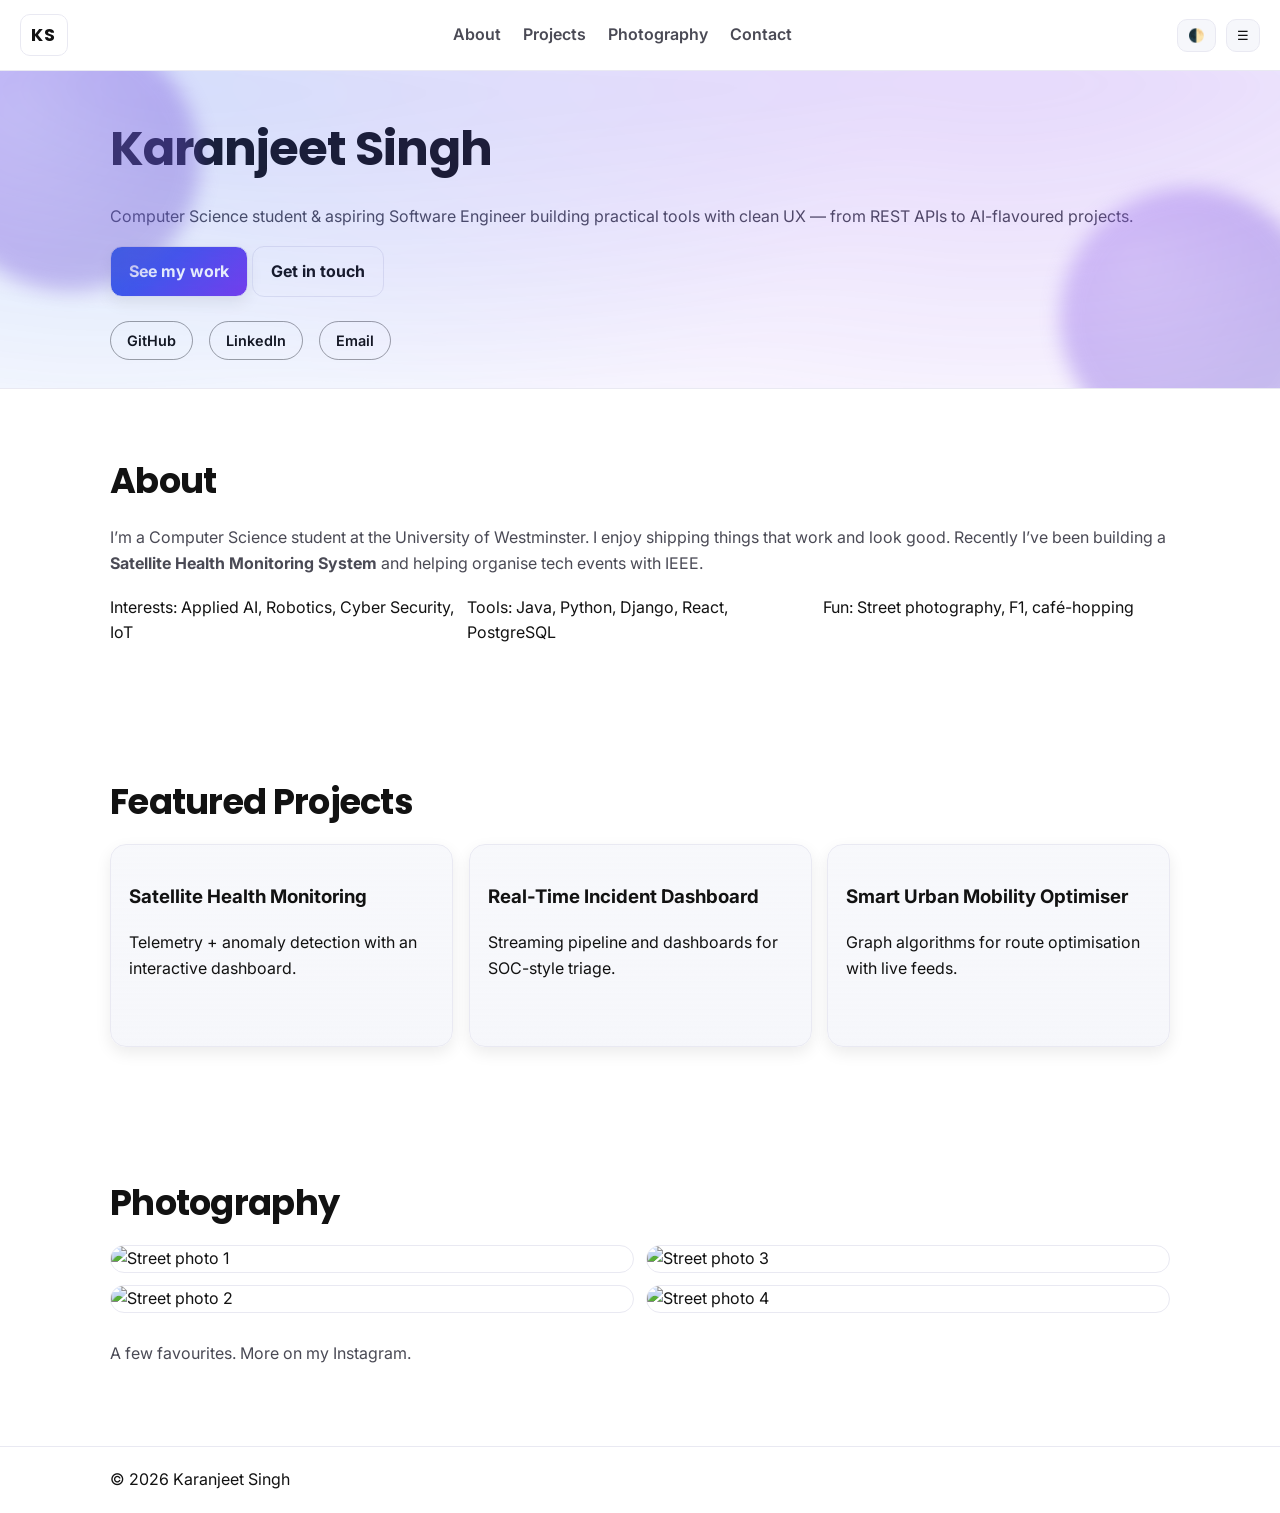
==== karans-web/index.html @ 98e9d403 "favicon and cover images" ====
<!DOCTYPE html>
<html lang="en" data-theme="dark">
<head>
  <meta charset="utf-8" /><meta name="viewport" content="width=device-width,initial-scale=1" />
  <title>Karanjeet Singh — Home</title>
  <meta name="description" content="Portfolio of Karanjeet Singh — projects, photography, and contact." />
  <link rel="preconnect" href="https://fonts.googleapis.com"><link rel="preconnect" href="https://fonts.gstatic.com" crossorigin>
  <link href="https://fonts.googleapis.com/css2?family=Poppins:wght@300;600;700&family=Inter:wght@400;600&display=swap" rel="stylesheet">
  <link rel="stylesheet" href="styles.css" />

  <!-- Favicon -->
  <link rel="icon" href="/favicon.ico" sizes="any">
  <link rel="icon" type="image/png" href="/images/og-cover.jpg">
  <link rel="apple-touch-icon" href="/images/og-cover.jpg">
  <meta name="theme-color" content="#0b0b0e">
    <!-- SEO & Social Sharing -->
    <link rel="canonical" href="https://www.karanjeet-singh.co.uk/">
    <meta property="og:type" content="website">
    <meta property="og:title" content="Karan">
    <meta property="og:description" content="Welcome to my personal website! I'm Karanjeet Singh, a Computer Science student and aspiring Software Engineer. Explore my projects, photography, and get in touch.">
    <meta property="og:image" content="https://www.karanjeet-singh.co.uk/og-cover.jpg">
    <meta name="twitter:card" content="summary_large_image">
    <meta name="twitter:image" content="https://www.karanjeet-singh.co.uk/og-cover.jpg">

    <!-- JSON-LD: Person + Website -->
    <script type="application/ld+json">
    {
        "@context":"https://schema.org",
        "@type":"Person",
        "name":"Karanjeet Singh",
        "url":"https://YOUR-DOMAIN/",
        "sameAs":[
            "https://github.com/YOUR",
            "https://www.linkedin.com/in/YOUR"
        ]
    }
    </script>
</head>
<body>
<a class="skip-link" href="#content">Skip to content</a>

<header class="site-header">
  <a href="index.html" class="logo">KS</a>
  <nav class="nav" id="nav">
    <a class="magnetic" href="about.html">About</a>
    <a class="magnetic" href="projects.html">Projects</a>
    <a class="magnetic" href="photos.html">Photography</a>
    <a class="magnetic" href="contact.html">Contact</a>
  </nav>
  <div class="header-actions"><button class="btn-ico" id="themeToggle">🌓</button><button class="btn-ico" id="menuToggle">☰</button></div>
</header>

<main id="content">
  <section class="hero">
    <div class="container">
      <h1>Karanjeet Singh</h1>
      <p class="subhead">Computer Science student & aspiring Software Engineer building practical tools with clean UX — from REST APIs to AI-flavoured projects.</p>
      <p>
        <a class="btn primary pulse magnetic" href="projects.html">See my work</a>
        <a class="btn ghost magnetic" href="contact.html">Get in touch</a>
      </p>
      <div class="social-links">
            <a href="https://github.com/YOUR" target="_blank" rel="noopener">GitHub</a>
            <a href="https://www.linkedin.com/in/YOUR" target="_blank" rel="noopener">LinkedIn</a>
            <a href="mailto:you@example.com">Email</a>
        </div>
    </div>
    <div class="mesh parallax" aria-hidden="true"></div>
    <div class="orb orb-1 parallax" aria-hidden="true"></div>
    <div class="orb orb-2 parallax" aria-hidden="true"></div>
  </section>

  <section class="section about">
    <div class="container">
      <h2>About</h2>
      <p>I’m a Computer Science student at the University of Westminster. I enjoy shipping things that work and look good. Recently I’ve been building a <strong>Satellite Health Monitoring System</strong> and helping organise tech events with IEEE.</p>
      <ul class="highlights">
        <li>Interests: Applied AI, Robotics, Cyber Security, IoT</li>
        <li>Tools: Java, Python, Django, React, PostgreSQL</li>
        <li>Fun: Street photography, F1, café-hopping</li>
      </ul>
    </div>
  </section>

  <section class="section">
    <div class="container">
      <h2>Featured Projects</h2>
      <div class="grid cards">
        <a class="card magnetic" href="projects.html"><h3>Satellite Health Monitoring</h3><p>Telemetry + anomaly detection with an interactive dashboard.</p><span class="pill">ML</span> <span class="pill">Django</span> <span class="pill">React</span></a>
        <a class="card magnetic" href="projects.html"><h3>Real-Time Incident Dashboard</h3><p>Streaming pipeline and dashboards for SOC-style triage.</p><span class="pill">Kafka</span> <span class="pill">Python</span></a>
        <a class="card magnetic" href="projects.html"><h3>Smart Urban Mobility Optimiser</h3><p>Graph algorithms for route optimisation with live feeds.</p><span class="pill">Graphs</span> <span class="pill">Algorithms</span></a>
      </div>
    </div>
  </section>

  <section class="section photos">
    <div class="container">
      <h2>Photography</h2>
      <div class="masonry">
        <img src="https://picsum.photos/seed/ks1/1200/900" alt="Street photo 1">
        <img src="https://picsum.photos/seed/ks2/1200/900" alt="Street photo 2">
        <img src="https://picsum.photos/seed/ks3/1200/900" alt="Street photo 3">
        <img src="https://picsum.photos/seed/ks4/1200/900" alt="Street photo 4">
      </div>
      <p class="caption">A few favourites. More on my Instagram.</p>
    </div>
  </section>
</main>

<footer class="site-footer">
  <div class="footer-inner">
    <span>© <span id="year"></span> Karanjeet Singh</span>
    <a class="back-to-top" href="#top">Back to top ↑</a>
  </div>
</footer>

<script src="script.js"></script>
</body>
</html>
---- karans-web/styles.css ----
/* ============ Design tokens ============ */
:root{
  --bg:#0b0b10; --text:#e6e6ef; --muted:#a7a7b4; --card:#121219; --border:#1f1f2b;
  --accent1:#6a5acd; --accent2:#7c3aed; --accent3:#2563eb;
  --shadow-sm:0 6px 16px rgba(0,0,0,.25); --shadow:0 10px 30px rgba(0,0,0,.35);
  --radius:12px; --radius-lg:16px;
  --space-1:6px; --space-2:10px; --space-3:14px; --space-4:20px; --space-5:28px; --space-6:40px; --space-7:64px;
  --elev: translateY(-2px);
  --anim-fast:.18s cubic-bezier(.2,.8,.2,1);
  --anim-med:.35s cubic-bezier(.2,.8,.2,1);
  --anim-slow:.8s cubic-bezier(.2,.8,.2,1);
}
:root[data-theme='light']{
  --bg:#fff; --text:#121212; --muted:#4a4a55; --card:#f6f7fb; --border:#e9e9f2;
  --shadow-sm:0 6px 16px rgba(0,0,0,.08); --shadow:0 10px 25px rgba(0,0,0,.10);
}

*{box-sizing:border-box}
html,body{height:100%}
body{
  margin:0; background:var(--bg); color:var(--text);
  font-family:Inter,system-ui,-apple-system,Segoe UI,Roboto,sans-serif;
  line-height:1.6; text-rendering:optimizeLegibility; -webkit-font-smoothing:antialiased;
  scroll-behavior:smooth;
  transition: background-color .35s linear, color .35s linear; /* theme crossfade */
}

/* ===== Accessibility ===== */
.skip-link{position:absolute;left:-9999px;top:auto;width:1px;height:1px;overflow:hidden}
.skip-link:focus{
  position:fixed;left:var(--space-4);top:var(--space-4);z-index:1000;
  background:var(--card);color:var(--text);padding:var(--space-2) var(--space-3);
  border:1px solid var(--border);border-radius:var(--radius);
}
:focus-visible{outline:3px solid color-mix(in oklab,var(--accent2) 45%,transparent);outline-offset:2px;border-radius:8px}

/* ===== Header / Nav ===== */
.site-header{
  position:sticky;top:0;z-index:50;display:flex;justify-content:space-between;align-items:center;
  padding:var(--space-3) var(--space-4);border-bottom:1px solid var(--border);
  backdrop-filter:blur(8px);background:color-mix(in oklab,var(--bg) 85%, transparent);
  transition: background-color var(--anim-med), border-color var(--anim-med);
}
.logo{
  font-family:Poppins,Inter,sans-serif;font-weight:700;letter-spacing:.08em;text-decoration:none;color:var(--text);
  font-size:1.1rem;border:1px solid var(--border);padding:6px 10px;border-radius:10px;will-change:transform;
  transition: transform var(--anim-fast);
}
.logo:hover{transform: translateY(-1px)}
.nav{display:flex;gap:22px}
.nav a{color:var(--muted);text-decoration:none;font-weight:600;transition: color var(--anim-fast)}
.nav a.is-active,.nav a:hover{color:var(--text)}
/* make magnetic nav links visibly movable */
.nav a.magnetic{display:inline-block;will-change:transform;transition:transform .12s ease}

.header-actions{display:flex;gap:10px;align-items:center}
.btn-ico{
  background:var(--card);color:var(--text);border:1px solid var(--border);
  padding:8px 10px;border-radius:10px;cursor:pointer;position:relative;overflow:hidden;
  transition: transform var(--anim-fast), background-color var(--anim-fast), border-color var(--anim-fast);
}
.btn-ico:active{transform:scale(.97)}

/* ===== Layout ===== */
.container{max-width:1100px;margin:0 auto;padding-inline:20px}
.section{padding:var(--space-7) 0}
h1,h2{font-family:Poppins,Inter,sans-serif;font-weight:700;letter-spacing:-.02em}
h1{font-size:clamp(2rem,6vw,3rem);margin:0 0 var(--space-2)}
h2{font-size:clamp(1.6rem,4.5vw,2.2rem);margin:0 0 var(--space-3)}
.subhead,.lede,.caption,.about p,.content p{color:var(--muted)}

/* ===== Hero + flourishes ===== */
.hero{
  position:relative;overflow:hidden;padding:var(--space-6) 0 var(--space-5);
  border-bottom:1px solid var(--border);
}
.mesh{
  position:absolute;inset:-20%;
  background:
    radial-gradient(1000px 600px at 70% -10%, color-mix(in oklab,var(--accent2) 40%, transparent), transparent),
    radial-gradient(800px 500px at 20% 10%, color-mix(in oklab,var(--accent3) 35%, transparent), transparent);
  filter:blur(40px);opacity:.6;pointer-events:none;
  animation: meshFloat 28s ease-in-out infinite alternate;
}
@keyframes meshFloat{
  0%{transform:translate3d(-1%,0,0) scale(1)}
  100%{transform:translate3d(1%,1%,0) scale(1.02)}
}
.orb{position:absolute;width:260px;height:260px;border-radius:50%;
  background:radial-gradient(circle at 30% 30%,#ffffff40,transparent 60%),linear-gradient(135deg,var(--accent2),var(--accent1));
  filter:blur(10px);opacity:.35;pointer-events:none;
}
.orb-1{top:-40px;left:-60px;animation:orbDrift 36s ease-in-out infinite alternate}
.orb-2{bottom:-60px;right:-40px;animation:orbDrift 42s ease-in-out infinite alternate-reverse}
@keyframes orbDrift{
  0%{transform:translate3d(0,0,0) scale(1)}
  50%{transform:translate3d(10px,6px,0) scale(1.03)}
  100%{transform:translate3d(-6px,10px,0) scale(1.02)}
}

/* ===== Buttons / Ripple ===== */
.btn{
  display:inline-block;padding:12px 18px;border-radius:var(--radius);text-decoration:none;font-weight:700;border:1px solid var(--border);
  position:relative;overflow:hidden;transition: transform var(--anim-fast), box-shadow var(--anim-fast), background-color var(--anim-fast), color var(--anim-fast);
}
.btn.primary{background:linear-gradient(135deg,var(--accent3),var(--accent2));color:#fff;box-shadow:var(--shadow-sm)}
.btn.ghost{background:transparent;color:var(--text)}
.btn:hover{transform:var(--elev);box-shadow:var(--shadow)}
.btn .ripple{
  position:absolute;border-radius:999px;transform:translate(-50%,-50%);pointer-events:none;
  background:color-mix(in oklab, #fff 35%, transparent);opacity:.45;animation:ripple .6s ease-out forwards;
}
@keyframes ripple{from{width:0;height:0;opacity:.45}to{width:300px;height:300px;opacity:0}}

/* ===== Social link chips (transparent glow) ===== */
.social-links{display:flex;gap:1rem;margin-top:1rem;flex-wrap:wrap}
.social-links a{
  display:inline-block;padding:.45rem 1rem;border:1.5px solid color-mix(in oklab,var(--text) 40%,transparent);
  border-radius:999px;font-size:.9rem;font-weight:600;text-decoration:none;color:var(--text);
  transition:transform .2s ease, border-color .2s ease, color .2s ease, box-shadow .2s ease;
}
.social-links a:hover{
  border-color: color-mix(in oklab,var(--accent3) 75%,transparent);
  color: color-mix(in oklab,var(--accent3) 85%,var(--text));
  box-shadow:0 0 10px color-mix(in oklab,var(--accent3) 40%,transparent);
  transform: translateY(-2px);
}

/* ===== Chips / Pills ===== */
.chip{padding:8px 12px;border-radius:999px;border:1px solid var(--border);background:var(--card);color:var(--text);cursor:pointer;font-weight:600;transition: transform var(--anim-fast), background-color var(--anim-fast)}
.chip:hover{transform:translateY(-1px)}
.chip.active{outline:2px solid color-mix(in oklab,var(--accent2) 35%, transparent)}
.pill{display:inline-block;padding:4px 10px;font-size:.8rem;border-radius:999px;background:color-mix(in oklab,var(--accent3) 20%,var(--card));border:1px solid var(--border);color:var(--text)}

/* ===== Cards / Tilt / Image zoom ===== */
.grid.cards{display:grid;grid-template-columns:repeat(auto-fit,minmax(260px,1fr));gap:16px}
.card{
  display:block;padding:18px;border-radius:var(--radius-lg);text-decoration:none;color:var(--text);
  background:linear-gradient(180deg,color-mix(in oklab,var(--card) 86%,transparent),color-mix(in oklab,var(--card) 100%,transparent));
  border:1px solid var(--border);box-shadow:var(--shadow-sm);outline:2px solid transparent;
  transition: transform var(--anim-med), outline-color var(--anim-med), box-shadow var(--anim-med);
  transform-style: preserve-3d; will-change: transform;
}
.card:hover{outline-color:color-mix(in oklab,var(--accent2) 35%,transparent);box-shadow:var(--shadow)}
.project-card .thumb img, .masonry img{transition: transform var(--anim-slow)}
.project-card:hover .thumb img, .masonry img:hover{transform:scale(1.04)}

/* ===== Forms ===== */
label{display:block;margin:0 0 var(--space-2);font-weight:600}
input,textarea,select{
  width:100%;padding:12px;border-radius:10px;border:1px solid var(--border);background:var(--card);color:var(--text);
  transition: border-color var(--anim-fast), background-color var(--anim-fast);
}
input:focus,textarea:focus,select:focus{border-color:color-mix(in oklab,var(--accent3) 40%,transparent)}

/* ===== Page helpers ===== */
.highlights{display:grid;grid-template-columns:repeat(auto-fit,minmax(220px,1fr));gap:10px;padding:0;margin:18px 0 0;list-style:none}
.masonry{column-count:2;column-gap:12px}
.masonry img{width:100%;margin-bottom:12px;border-radius:14px;border:1px solid var(--border);display:block}
.contact-inner{display:grid;grid-template-columns:1.1fr .9fr;gap:22px;align-items:start}
.projects-grid{display:grid;grid-template-columns:repeat(auto-fit,minmax(280px,1fr));gap:18px}
.project-card{display:grid;grid-template-rows:180px auto auto;overflow:hidden}
.project-card .thumb{background:#0f0f17;border-bottom:1px solid var(--border)}
.project-card .thumb img{width:100%;height:100%;object-fit:cover;display:block}
.project-card .content{padding:16px 16px 6px}
.project-card .content h2{margin:6px 0 6px;font-size:1.15rem}
.project-card .card-footer{display:flex;gap:10px;justify-content:space-between;align-items:center;padding:12px 16px 16px}

/* ===== Code blocks (case study) ===== */
pre{background:var(--card);border:1px solid var(--border);padding:var(--space-3);border-radius:var(--radius);overflow:auto}
code{font-family:ui-monospace,SFMono-Regular,Menlo,Consolas,monospace;font-size:.92em}

/* ===== Footer / Back-to-top ===== */
.site-footer{border-top:1px solid var(--border);padding:var(--space-4) 0}
.footer-inner{max-width:1100px;margin:0 auto;padding-inline:20px;display:flex;align-items:center;justify-content:space-between}
.back-to-top{position:fixed;right:18px;bottom:18px;display:none}
.back-to-top.show{display:inline-block;animation:bttPulse 2.4s ease-in-out infinite}
@keyframes bttPulse{0%,100%{transform:translateY(0)}50%{transform:translateY(-2px)}}

/* ===== Progress bar (top) & transitions ===== */
.progress-bar{
  position:fixed;inset:0 0 auto 0;height:3px;background:linear-gradient(90deg,var(--accent3),var(--accent2));transform-origin:0 50%;
  transform:scaleX(0);z-index:60;box-shadow:0 1px 0 rgba(0,0,0,.1);
}
.page-transition{position:fixed;inset:0;background:var(--bg);z-index:9999;opacity:0;pointer-events:none;transition:opacity .35s ease}
.page-transition.active{opacity:1;pointer-events:auto}

/* ===== Reveals (staggered) ===== */
.reveal{opacity:0;transform:translateY(10px)}
.reveal.in{opacity:1;transform:none;transition:opacity .5s ease, transform .5s ease}
.reveal.delay-1{transition-delay:.05s}.reveal.delay-2{transition-delay:.12s}.reveal.delay-3{transition-delay:.18s}

/* ===== Easter egg toast & fireworks canvas ===== */
.egg-toast{
  position:fixed;left:50%;bottom:20px;transform:translateX(-50%);
  background:var(--card);color:var(--text);border:1px solid var(--border);
  padding:10px 14px;border-radius:12px;opacity:0;transition:opacity .25s ease;pointer-events:none;z-index:100000;
}
.egg-toast.show{opacity:1}
#fx-canvas{position:fixed;inset:0;width:100vw;height:100vh;pointer-events:none;z-index:99999;display:block}

/* ===== Mobile ===== */
@media (max-width:900px){
  .nav{display:none}
  .nav.open{
    display:flex;position:absolute;top:60px;right:20px;flex-direction:column;gap:12px;
    padding:14px;background:var(--card);border:1px solid var(--border);border-radius:12px;
    animation: menuPop var(--anim-med);
  }
  .masonry{column-count:1}
  .contact-inner{grid-template-columns:1fr}
}
@keyframes menuPop{from{opacity:0;transform:translateY(-4px)}to{opacity:1;transform:none}}

/* ===== Reduced motion & JS fallback ===== */
@media (prefers-reduced-motion: reduce){
  *{animation:none !important;transition:none !important;scroll-behavior:auto}
  .reveal{opacity:1 !important; transform:none !important}
}
html:not(.js) .reveal { opacity: 1 !important; transform: none !important; }
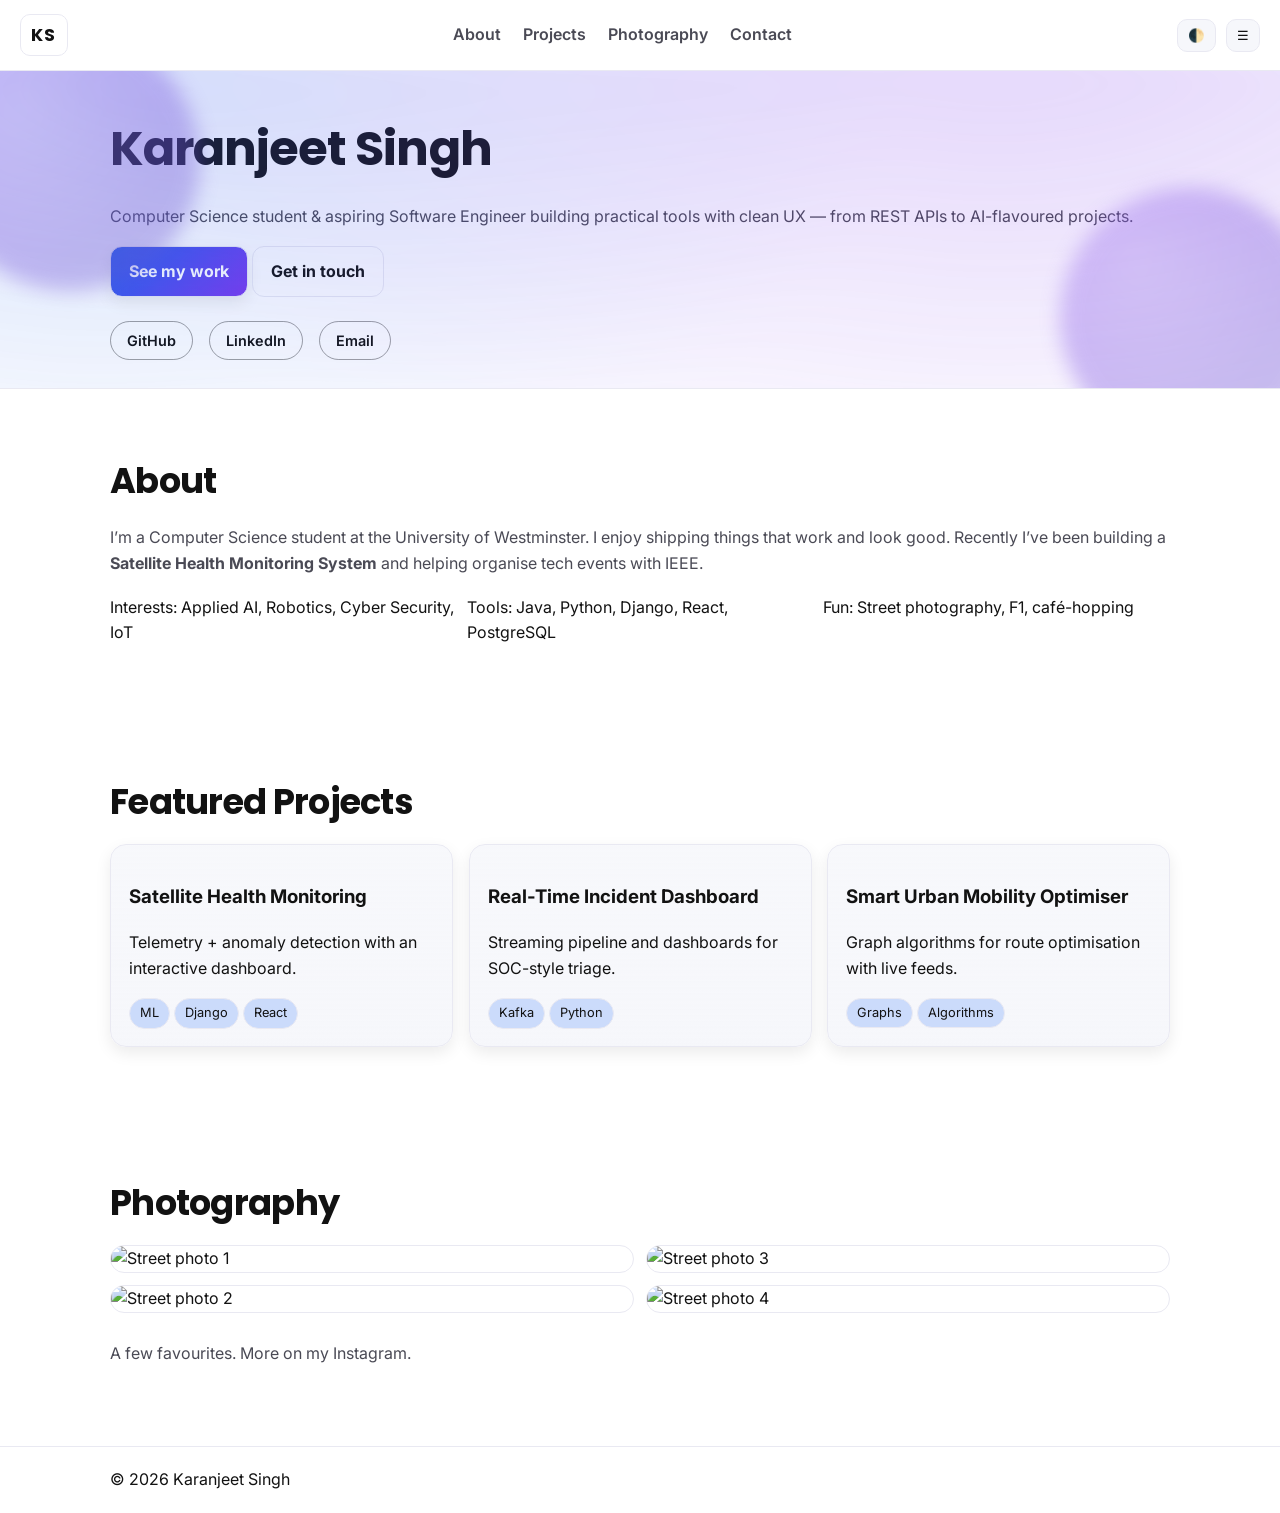
==== commit cc34de09: "update to fav" ====
--- a/karans-web/index.html
+++ b/karans-web/index.html
@@ -10,15 +10,15 @@
 
   <!-- Favicon -->
   <link rel="icon" href="/favicon.ico" sizes="any">
-  <link rel="icon" type="image/png" href="/images/og-cover.jpg">
-  <link rel="apple-touch-icon" href="/images/og-cover.jpg">
+  <link rel="icon" type="image/png" href="images\og-cover.jpg">
+  <link rel="apple-touch-icon" href="images\og-cover.jpg">
   <meta name="theme-color" content="#0b0b0e">
     <!-- SEO & Social Sharing -->
     <link rel="canonical" href="https://www.karanjeet-singh.co.uk/">
     <meta property="og:type" content="website">
     <meta property="og:title" content="Karan">
     <meta property="og:description" content="Welcome to my personal website! I'm Karanjeet Singh, a Computer Science student and aspiring Software Engineer. Explore my projects, photography, and get in touch.">
-    <meta property="og:image" content="https://www.karanjeet-singh.co.uk/og-cover.jpg">
+    <meta property="og:image" content="images\og-cover.jpg">
     <meta name="twitter:card" content="summary_large_image">
     <meta name="twitter:image" content="https://www.karanjeet-singh.co.uk/og-cover.jpg">
 
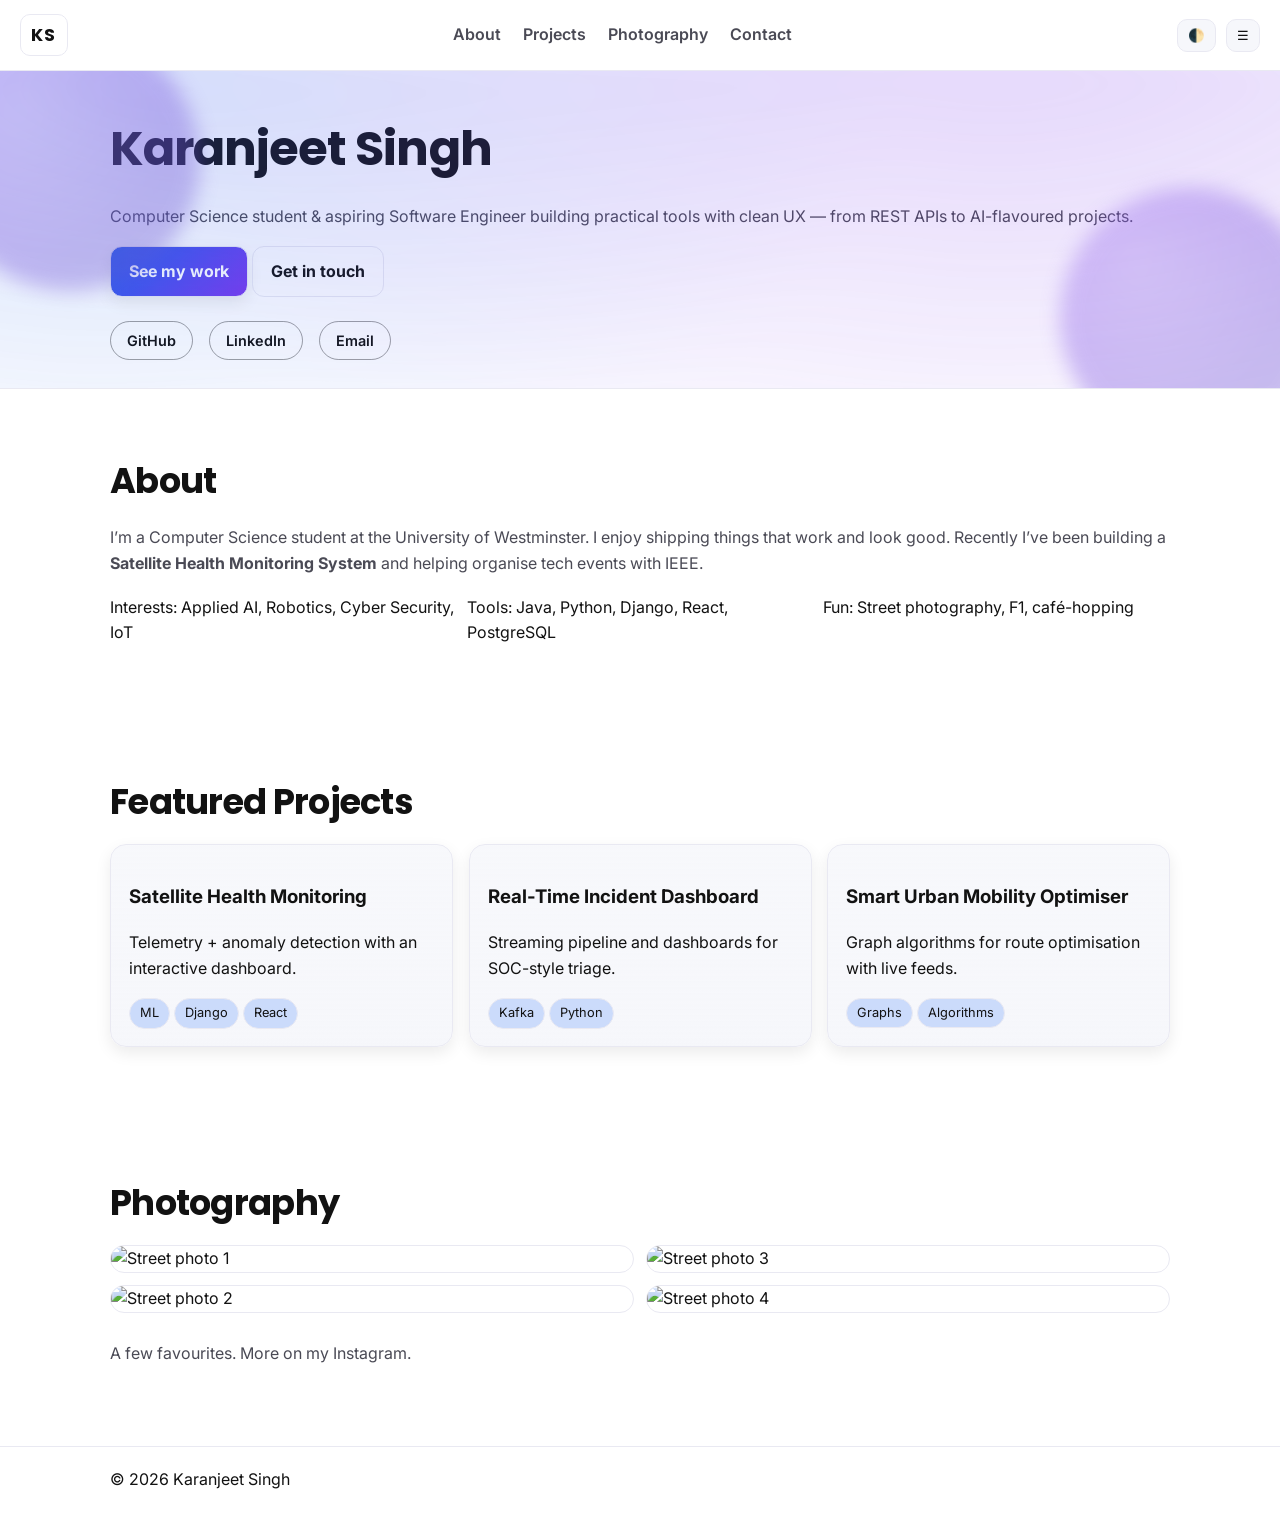
==== commit e3938aa0: "all favicons are working" ====
--- a/karans-web/index.html
+++ b/karans-web/index.html
@@ -10,17 +10,17 @@
 
   <!-- Favicon -->
   <link rel="icon" href="/favicon.ico" sizes="any">
-  <link rel="icon" type="image/png" href="images\og-cover.jpg">
-  <link rel="apple-touch-icon" href="images\og-cover.jpg">
+  <link rel="icon" type="image/png" href="images/og-cover.jpg">
+  <link rel="apple-touch-icon" href="images/og-cover.jpg">
   <meta name="theme-color" content="#0b0b0e">
     <!-- SEO & Social Sharing -->
     <link rel="canonical" href="https://www.karanjeet-singh.co.uk/">
     <meta property="og:type" content="website">
     <meta property="og:title" content="Karan">
     <meta property="og:description" content="Welcome to my personal website! I'm Karanjeet Singh, a Computer Science student and aspiring Software Engineer. Explore my projects, photography, and get in touch.">
-    <meta property="og:image" content="images\og-cover.jpg">
+    <meta property="og:image" content="images/og-cover.jpg">
     <meta name="twitter:card" content="summary_large_image">
-    <meta name="twitter:image" content="https://www.karanjeet-singh.co.uk/og-cover.jpg">
+    <meta name="twitter:image" content="images/og-cover.jpg">
 
     <!-- JSON-LD: Person + Website -->
     <script type="application/ld+json">
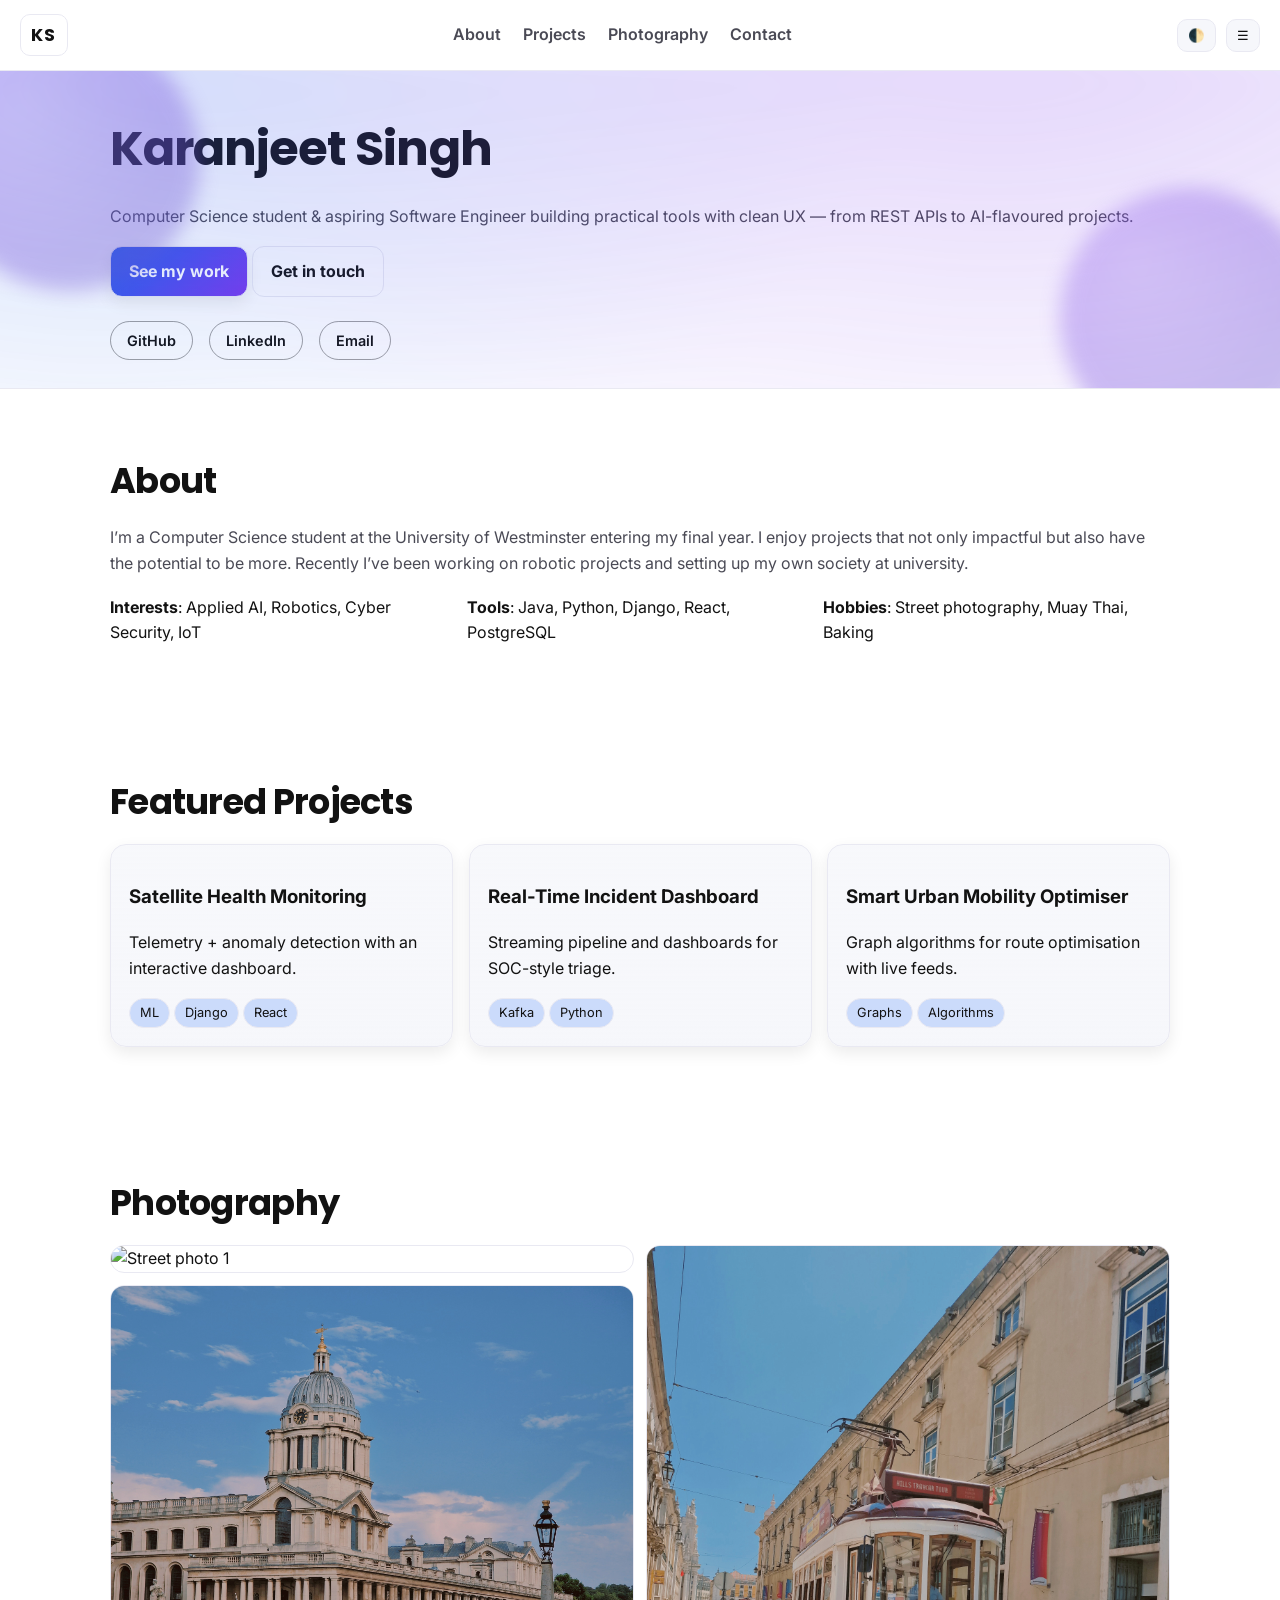
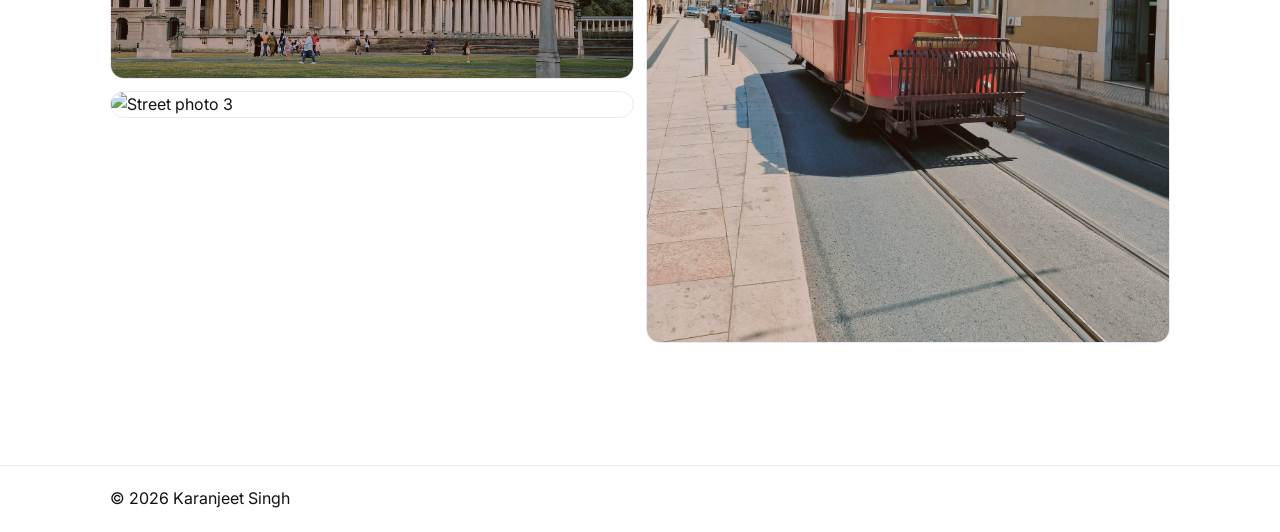
==== commit 2cf73838: "changed images" ====
--- a/karans-web/index.html
+++ b/karans-web/index.html
@@ -73,11 +73,11 @@
   <section class="section about">
     <div class="container">
       <h2>About</h2>
-      <p>I’m a Computer Science student at the University of Westminster. I enjoy shipping things that work and look good. Recently I’ve been building a <strong>Satellite Health Monitoring System</strong> and helping organise tech events with IEEE.</p>
+      <p>I’m a Computer Science student at the University of Westminster entering my final year. I enjoy projects that not only impactful but also have the potential to be more. Recently I’ve been working on robotic projects and setting up my own society at university.</p>
       <ul class="highlights">
-        <li>Interests: Applied AI, Robotics, Cyber Security, IoT</li>
-        <li>Tools: Java, Python, Django, React, PostgreSQL</li>
-        <li>Fun: Street photography, F1, café-hopping</li>
+        <li><strong>Interests</strong>: Applied AI, Robotics, Cyber Security, IoT</li>
+        <li><strong>Tools</strong>: Java, Python, Django, React, PostgreSQL</li>
+        <li><strong>Hobbies</strong>: Street photography, Muay Thai, Baking</li>
       </ul>
     </div>
   </section>
@@ -97,10 +97,10 @@
     <div class="container">
       <h2>Photography</h2>
       <div class="masonry">
-        <img src="https://picsum.photos/seed/ks1/1200/900" alt="Street photo 1">
-        <img src="https://picsum.photos/seed/ks2/1200/900" alt="Street photo 2">
-        <img src="https://picsum.photos/seed/ks3/1200/900" alt="Street photo 3">
-        <img src="https://picsum.photos/seed/ks4/1200/900" alt="Street photo 4">
+        <img src="images/Cambridge.jpg" alt="Street photo 1">
+        <img src="images/Greenwich.jpg" alt="Street photo 2">
+        <img src="images/Trafalgar.jpg" alt="Street photo 3">
+        <img src="images/Tram.jpg" alt="Street photo 4">
       </div>
       <p class="caption">A few favourites. More on my Instagram.</p>
     </div>
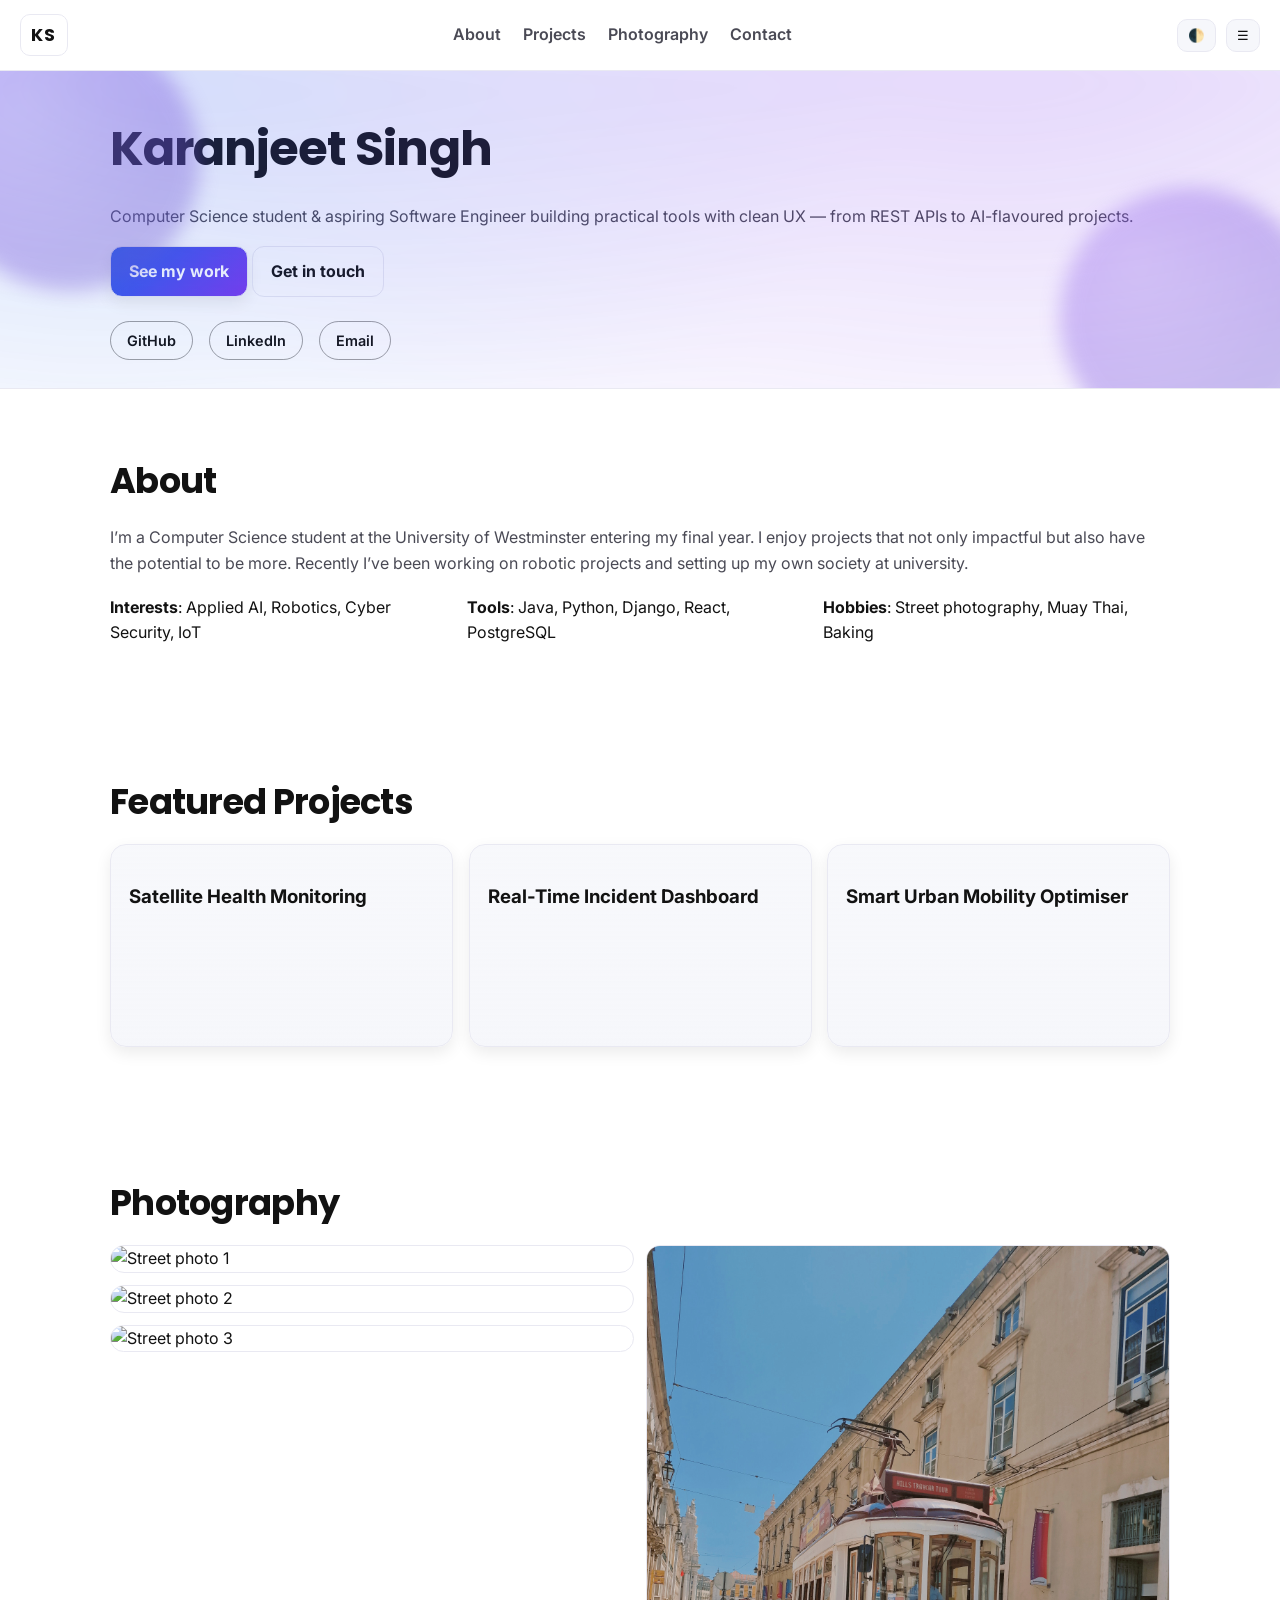
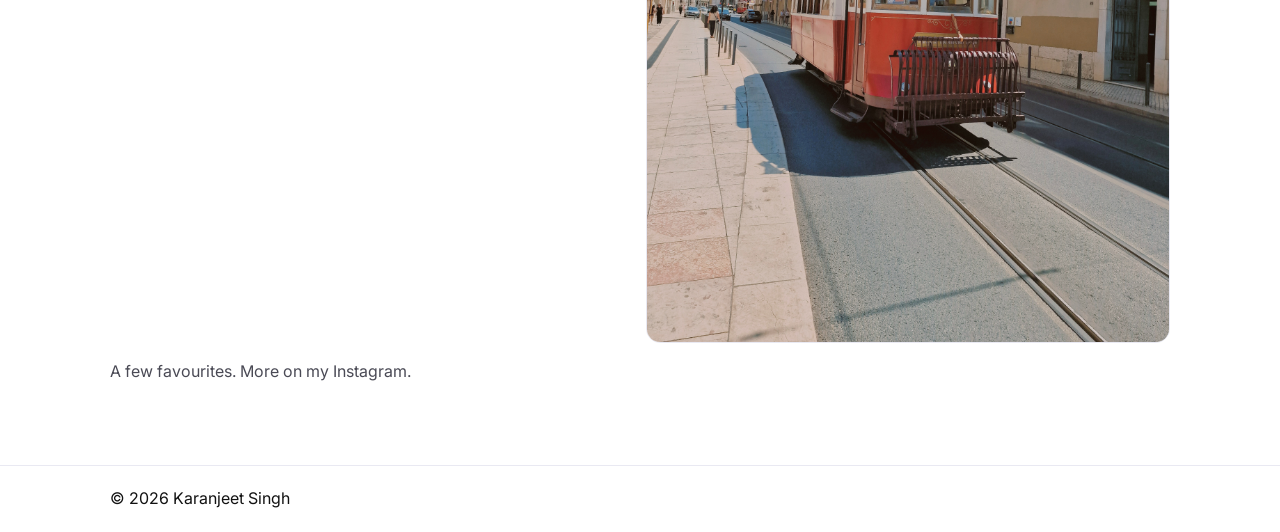
==== commit af28d37f: "changed greenwich as it was different orientation to others" ====
--- a/karans-web/index.html
+++ b/karans-web/index.html
@@ -98,7 +98,7 @@
       <h2>Photography</h2>
       <div class="masonry">
         <img src="images/Cambridge.jpg" alt="Street photo 1">
-        <img src="images/Greenwich.jpg" alt="Street photo 2">
+        <img src="images/st-pauls.jpg" alt="Street photo 2">
         <img src="images/Trafalgar.jpg" alt="Street photo 3">
         <img src="images/Tram.jpg" alt="Street photo 4">
       </div>
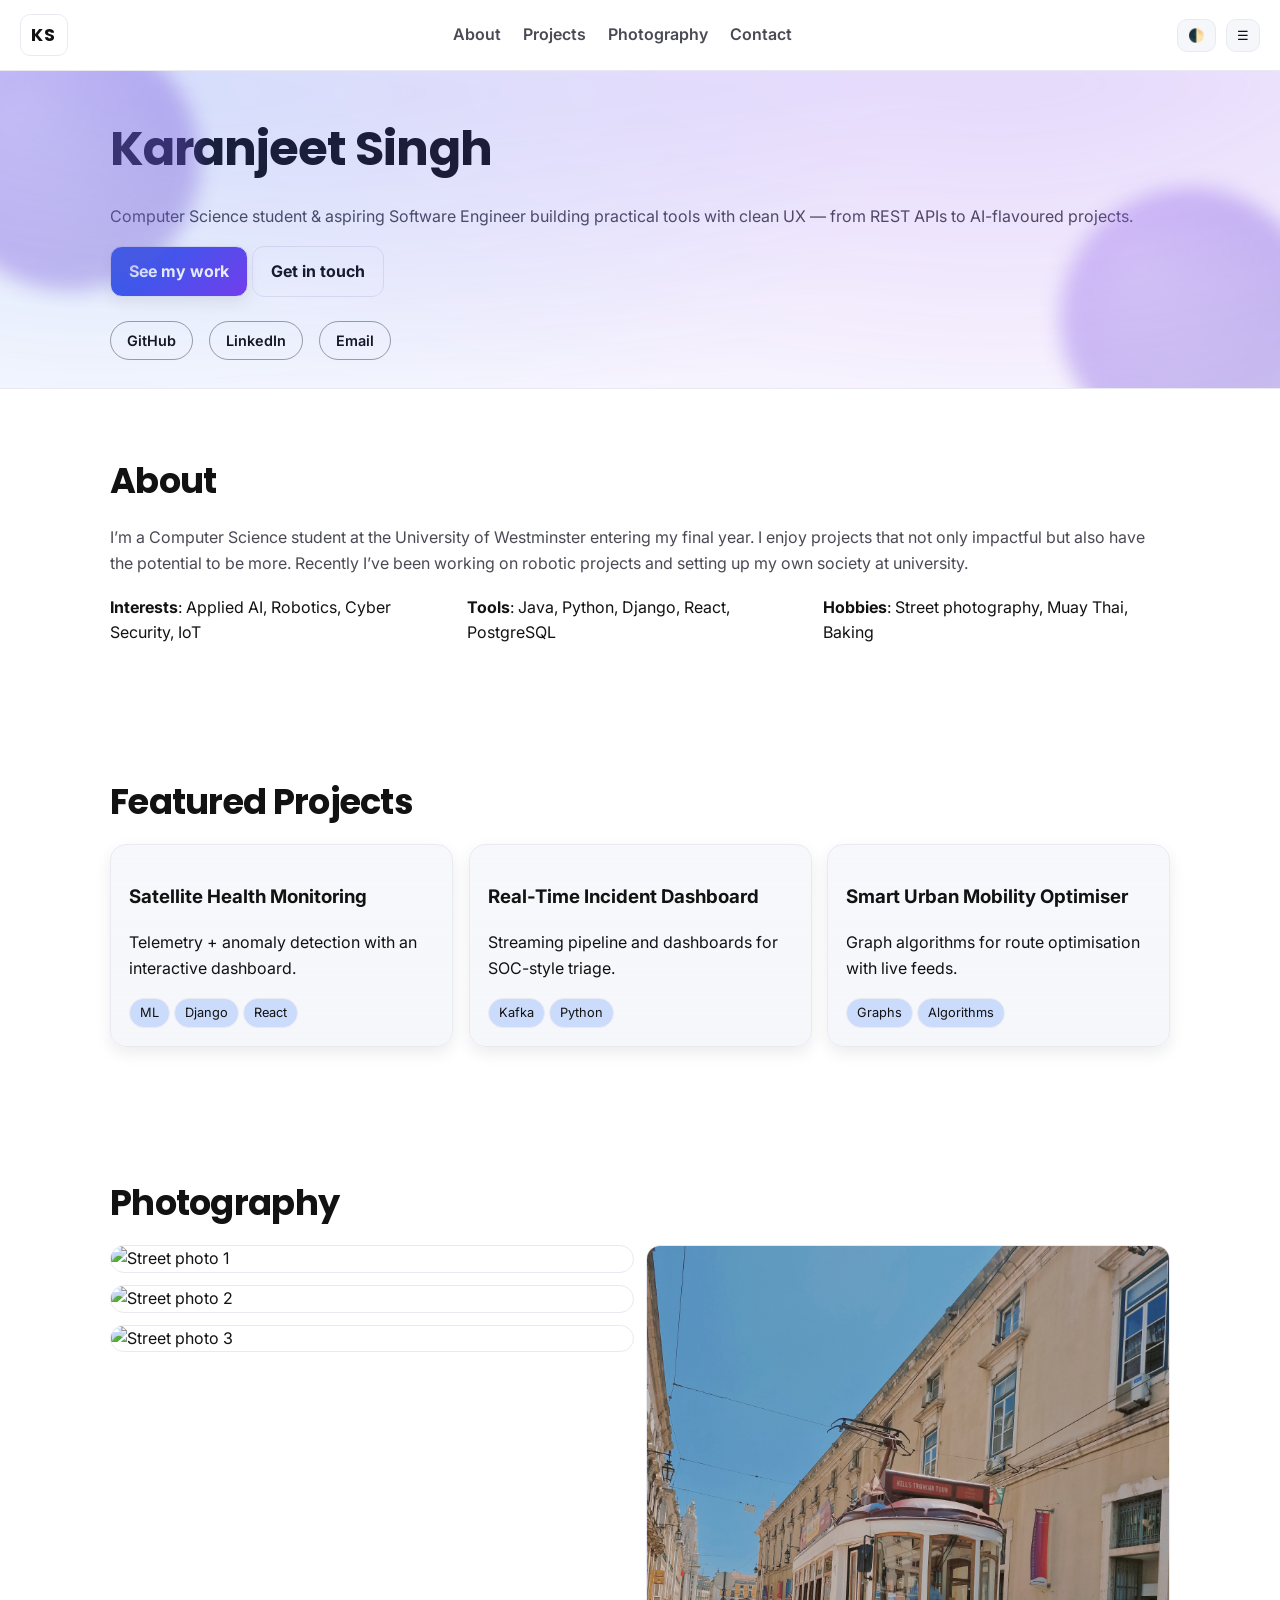
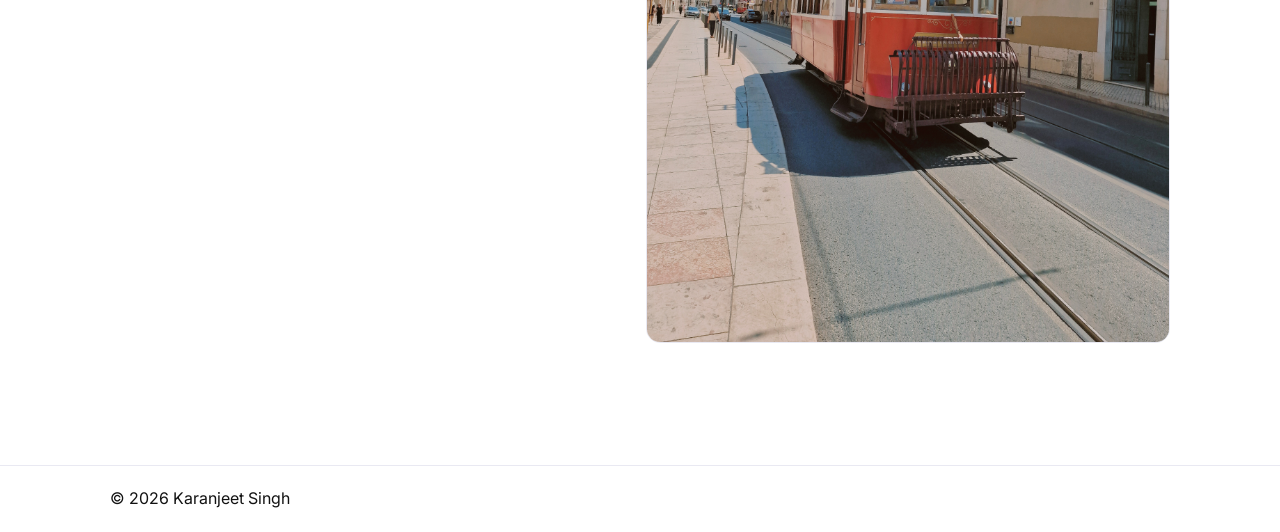
==== commit 62ef5be8: "social links updated" ====
--- a/karans-web/index.html
+++ b/karans-web/index.html
@@ -28,10 +28,10 @@
         "@context":"https://schema.org",
         "@type":"Person",
         "name":"Karanjeet Singh",
-        "url":"https://YOUR-DOMAIN/",
+        "url":"https://https://www.karanjeet-singh.co.uk/index.html/",
         "sameAs":[
-            "https://github.com/YOUR",
-            "https://www.linkedin.com/in/YOUR"
+            "https://github.com/Karan-Singh16",
+            "https://www.linkedin.com/in/karanjeet-singh-kingh16/"
         ]
     }
     </script>
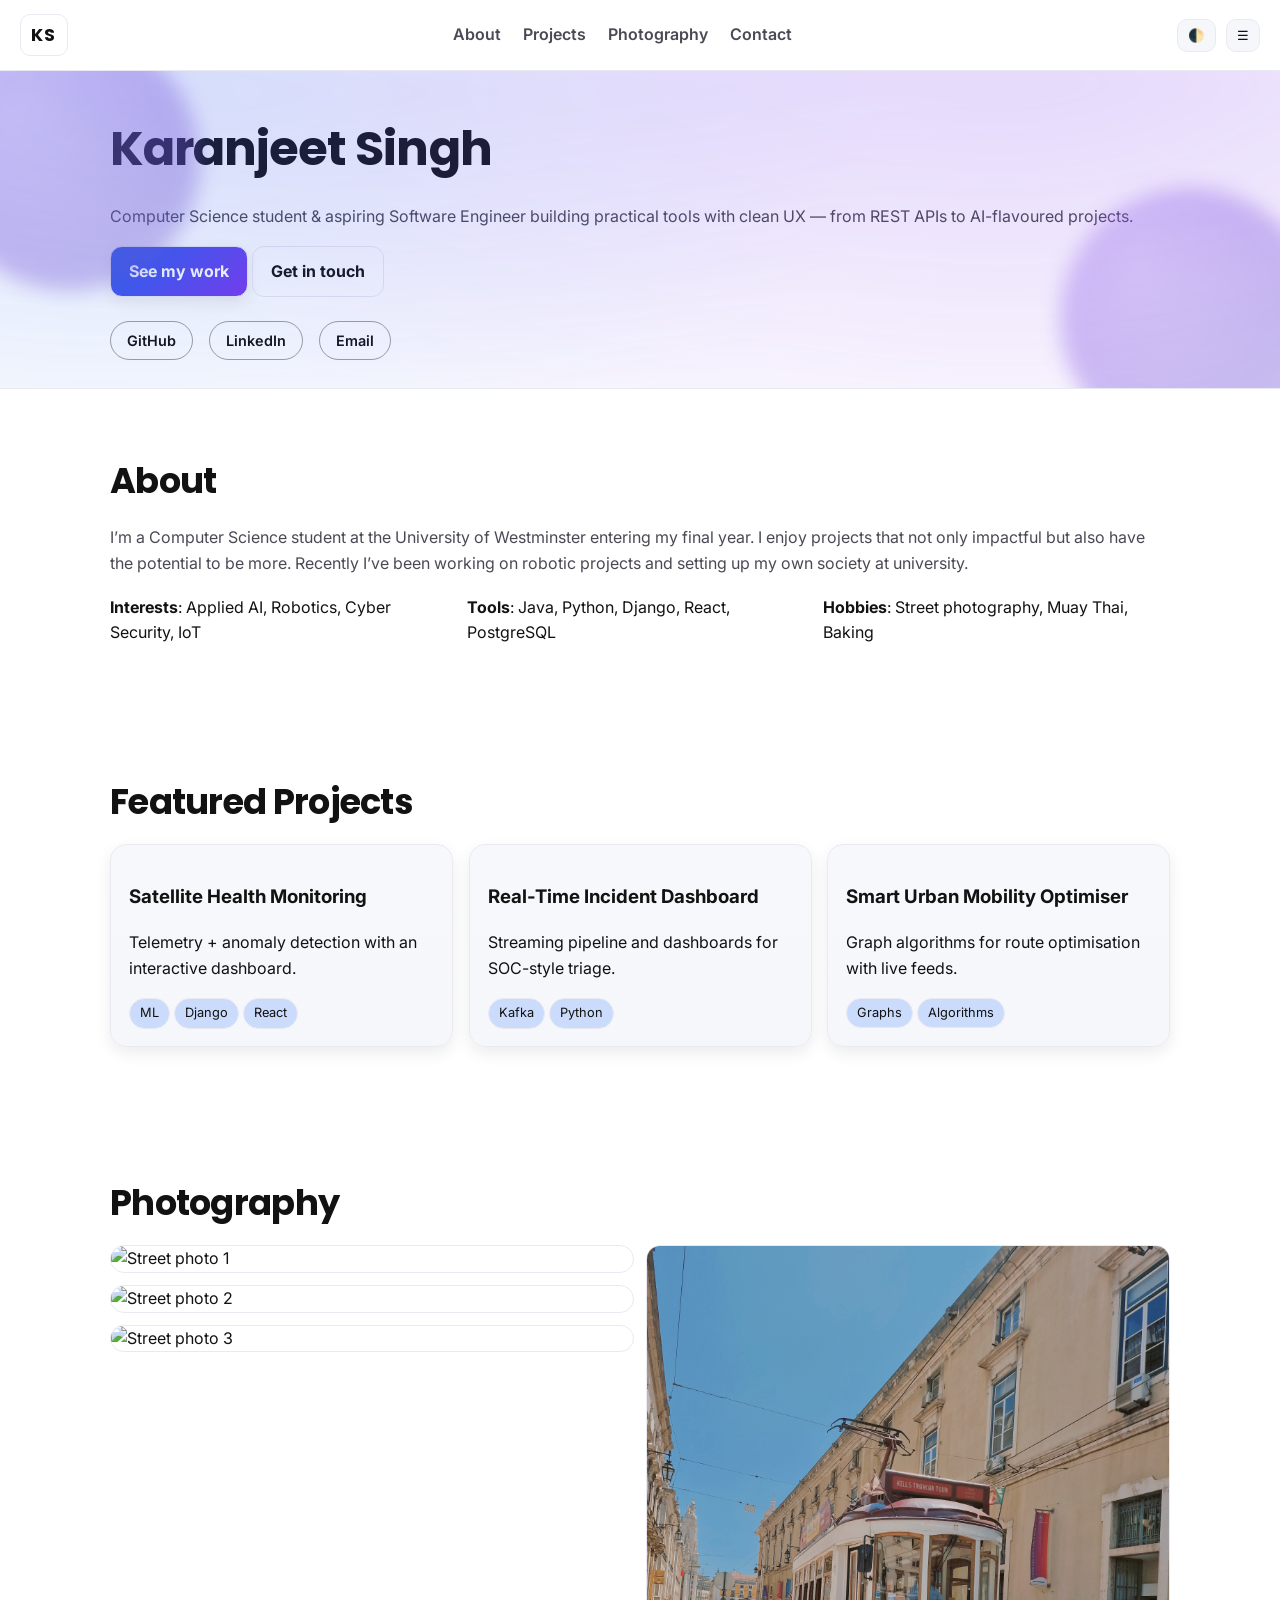
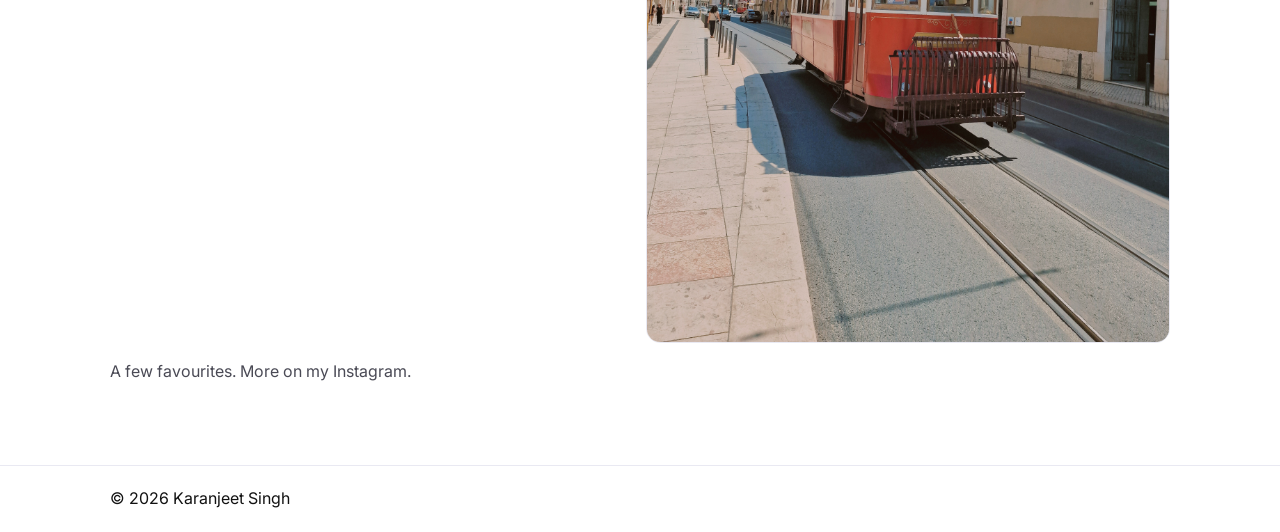
==== commit cad7dbd3: "social links updated again" ====
--- a/karans-web/index.html
+++ b/karans-web/index.html
@@ -60,10 +60,10 @@
         <a class="btn ghost magnetic" href="contact.html">Get in touch</a>
       </p>
       <div class="social-links">
-            <a href="https://github.com/YOUR" target="_blank" rel="noopener">GitHub</a>
-            <a href="https://www.linkedin.com/in/YOUR" target="_blank" rel="noopener">LinkedIn</a>
-            <a href="mailto:you@example.com">Email</a>
-        </div>
+          <a href="https://github.com/Karan-Singh16" target="_blank" rel="noopener">GitHub</a>
+          <a href="https://www.linkedin.com/in/karanjeet-singh-kingh16/" target="_blank" rel="noopener">LinkedIn</a>
+          <a href="mailto:karanjeet1612@gmail.com">Email</a>
+      </div>
     </div>
     <div class="mesh parallax" aria-hidden="true"></div>
     <div class="orb orb-1 parallax" aria-hidden="true"></div>
